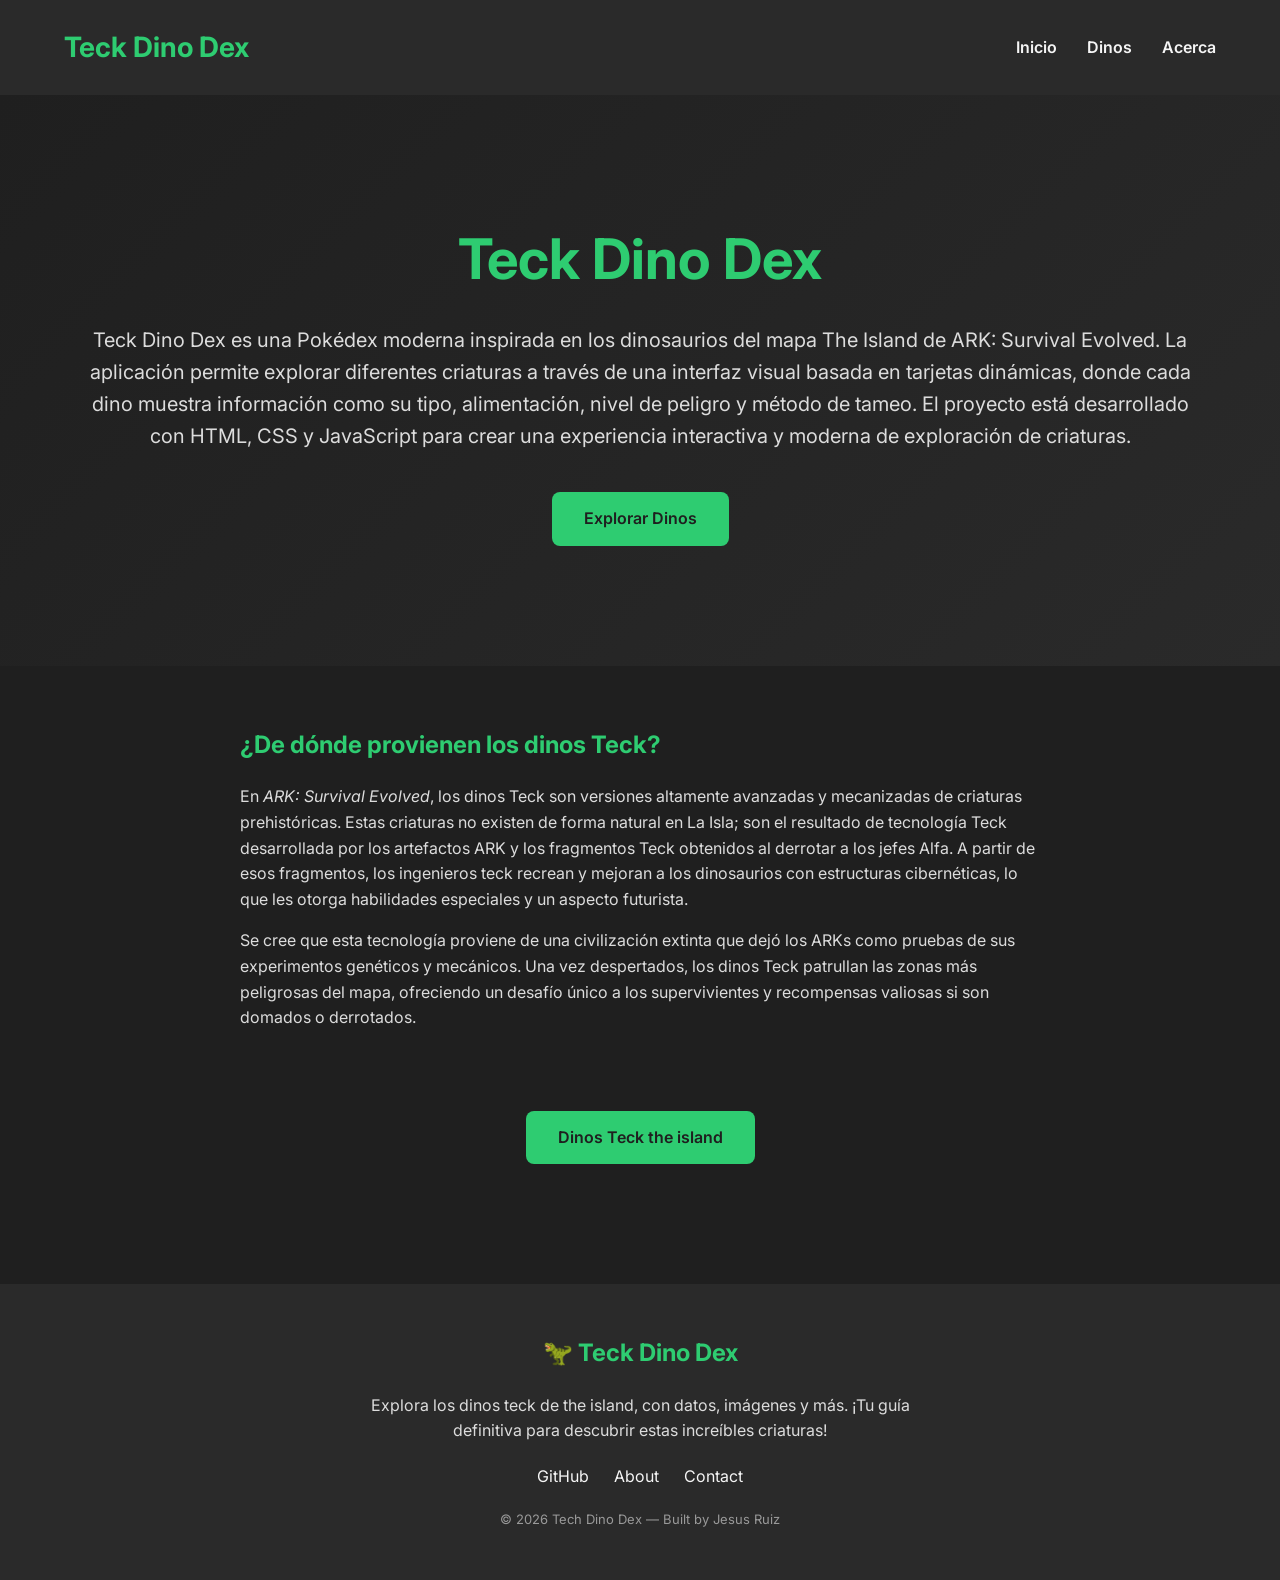
==== index.html @ 00b2bcf7 "feat: update dino images and restructure dino cards section in HTML" ====
<!DOCTYPE html>
<html lang="es">
<head>
    <meta charset="UTF-8">
    <meta name="viewport" content="width=device-width, initial-scale=1.0">
    <title>TeckDex</title>
    <link rel="stylesheet" href="css/style.css">
</head>
<body>
    <header class="header">
        <div class="container">
            <div class="logo">
                <h1>Teck Dino Dex</h1>
            </div>

            <nav class="navbar">
                <ul class="nav-list">
                    <li><a href="#inicio">Inicio</a></li>
                    <li><a href="#dinos">Dinos</a></li>
                    <li><a href="#about">Acerca</a></li>
                </ul>
             </nav>
        </div>
    </header>
    <section id="inicio" class="hero">
        <div class="hero-content container">
            <h2 class="hero-title">
                Teck Dino Dex
            </h2>
            <p class="hero-description">
                Teck Dino Dex es una Pokédex moderna inspirada
                en los dinosaurios del mapa The Island de ARK: Survival 
                Evolved. La aplicación permite explorar diferentes 
                criaturas a través de una interfaz visual 
                basada en tarjetas dinámicas, donde cada dino
                muestra información como su tipo, alimentación,
                nivel de peligro y método de tameo. 
                El proyecto está desarrollado con HTML, CSS y JavaScript
                para crear una experiencia interactiva y 
                moderna de exploración de criaturas.

            </p>
            <a href="#dinos" class="hero-button">
                Explorar Dinos
            </a>
        </div>
    </section>

    <main>
        <section id="dinos" class="dinos-origin container">
            <h2>¿De dónde provienen los dinos Teck?</h2>
            <p>En <em>ARK: Survival Evolved</em>, los dinos Teck son versiones altamente avanzadas y mecanizadas de criaturas prehistóricas. Estas criaturas no existen de forma natural en La Isla; son el resultado de tecnología Teck desarrollada por los artefactos ARK y los fragmentos Teck obtenidos al derrotar a los jefes Alfa. A partir de esos fragmentos, los ingenieros teck recrean y mejoran a los dinosaurios con estructuras cibernéticas, lo que les otorga habilidades especiales y un aspecto futurista.</p>
            <p>Se cree que esta tecnología proviene de una civilización extinta que dejó los ARKs como pruebas de sus experimentos genéticos y mecánicos. Una vez despertados, los dinos Teck patrullan las zonas más peligrosas del mapa, ofreciendo un desafío único a los supervivientes y recompensas valiosas si son domados o derrotados.</p>

       
        <div class="dino-cards" id="dino-container"></div>
            
            </div>
            <div class="button-container">
                <a href="/pages/dinos.html" 
                class="main-button" target="_blank">
                Dinos Teck the island
            </a>
            </div>


        </section>
       
    </main>

    <footer class="footer">

        <div class="container footer-content">

            <h2 class="footer-logo">🦖 Teck Dino Dex</h2>

            <p class="footer-text">
                Explora los dinos teck de the island, con datos, imágenes y más. ¡Tu guía definitiva para descubrir estas increíbles criaturas!
            </p>

            <div class="footer-links">
                <a href="#">GitHub</a>
                <a href="#">About</a>
                <a href="#">Contact</a>
            </div>

        </div>

        <p class="footer-copy">
            © 2026 Tech Dino Dex — Built by Jesus Ruiz
        </p>
    </footer>
    <script src="js/script.js"></script>
</body>
</html>
---- css/style.css ----
@import url('https://fonts.googleapis.com/css2?family=Inter:wght@400;600;700&display=swap');

* { margin: 0; padding: 0; box-sizing: border-box; }

body {
  font-family: 'Inter', sans-serif;
  background: #1f1f1f;
  color: #f5f5f5;
  line-height: 1.6;
  display: flex;
  flex-direction: column;
  min-height: 100vh;
}

.container { width: 90%; max-width: 1200px; margin: 0 auto; }

.header { background: #2a2a2a; }

.header .container {
  display: flex; justify-content: space-between; align-items: center;
  padding: 25px 0;
}

.logo h1 {
  font-size: 28px; font-weight: 700; color: #2ecc71;
}

.nav-list { display: flex; gap: 30px; list-style: none; }

.nav-list a {
  color: #f5f5f5; text-decoration: none; font-weight: 600; transition: .3s;
}

.nav-list a:hover { color: #2ecc71; }

.hero {
  text-align: center; padding: 120px 20px;
  background: linear-gradient(135deg, #1f1f1f, #2a2a2a);
}

.hero-title {
  font-size: 56px; font-weight: 700; color: #2ecc71; margin-bottom: 20px;
}

.hero-description {
  font-size: 20px; color: #dcdcdc; margin-bottom: 40px;
}

.hero-button {
  display: inline-block;
  background: #2ecc71;
  color: #1f1f1f;
  padding: 14px 32px;
  border-radius: 8px;
  font-weight: 600;
  text-decoration: none;
  transition: .3s;
}

.hero-button:hover {
  box-shadow: 0 8px 20px rgba(46,204,113,0.5), 0 0 10px rgba(46,204,113,0.4);
  transform: translateY(-3px) scale(1.05);
}

main { flex: 1; padding: 60px 20px; }
.main-button {
  display: inline-block;
  background: #2ecc71;
  color: #1f1f1f;
  padding: 14px 32px;
  border-radius: 8px;
  font-weight: 600;
  text-decoration: none;
  transition: .3s;
  margin-top: 40px;   /* separa el botón del bloque anterior */
  cursor: pointer;
}

.main-button:hover {
  box-shadow: 0 8px 20px rgba(46,204,113,0.5), 0 0 10px rgba(46,204,113,0.4);
  transform: translateY(-3px) scale(1.05);
  color: #fff;
}

.button-container {
  text-align: center; /* centra el botón dentro del div */
  width: 100%;
}





.dinos-origin {
  max-width: 800px;
  margin: 0 auto 60px;
  text-align: left;
}

.dinos-origin h2 {
  color: #2ecc71;
  margin-bottom: 20px;
}

.dinos-origin p {
  margin-bottom: 16px;
  line-height: 1.6;
  color: #dcdcdc;
}

.dino-cards {
  display: flex;
  flex-direction: column;
  gap: 40px;
  margin-top: 40px;
}

.dino-card {
  background: #2a2a2a;
  border-radius: 12px;
  padding: 20px;
  display: flex;
  flex-direction: row;
  align-items: center;
  gap: 20px;
  transition: .3s;
}

.dino-card img {
  width: 40%;
  max-width: 200px;
  border-radius: 8px;
}

.dino-info { flex: 1; }

.dino-card:hover {
  transform: translateY(-5px) scale(1.03);
  box-shadow: 0 10px 20px rgba(46,204,113,0.4), 0 0 15px rgba(46,204,113,0.3);
}

.dino-info h3 {
  color: #2ecc71;
  margin-bottom: 8px;
}

.dino-info p {
  color: #dcdcdc;
  line-height: 1.4;
  text-align: left;
}

.image-gallery {
  display: grid;
  grid-template-columns: repeat(auto-fit, minmax(200px, 1fr));
  gap: 20px;
  margin-top: 40px;
  justify-items: center;
}

.image-gallery img {
  width: 100%;
  max-width: 300px;
  border-radius: 8px;
  object-fit: cover;
}

.footer {
  background: #2a2a2a; padding: 50px 20px;
  text-align: center;
}

.footer-content {
  display: flex; flex-direction: column;
  gap: 20px; align-items: center;
}

.footer-logo {
  font-size: 24px; font-weight: 700; color: #2ecc71;
}

.footer-text {
  font-size: 16px; color: #dcdcdc; max-width: 600px;
}

.footer-links {
  display: flex; gap: 25px;
}

.footer-links a {
  color: #f5f5f5; text-decoration: none; transition: .3s;
}

.footer-links a:hover { color: #2ecc71; }

.footer-copy {
  font-size: 13px; color: #999; margin-top: 20px;
}

@media (max-width: 768px) {
  .dino-card {
    flex-direction: column;
    text-align: center;
  }
}
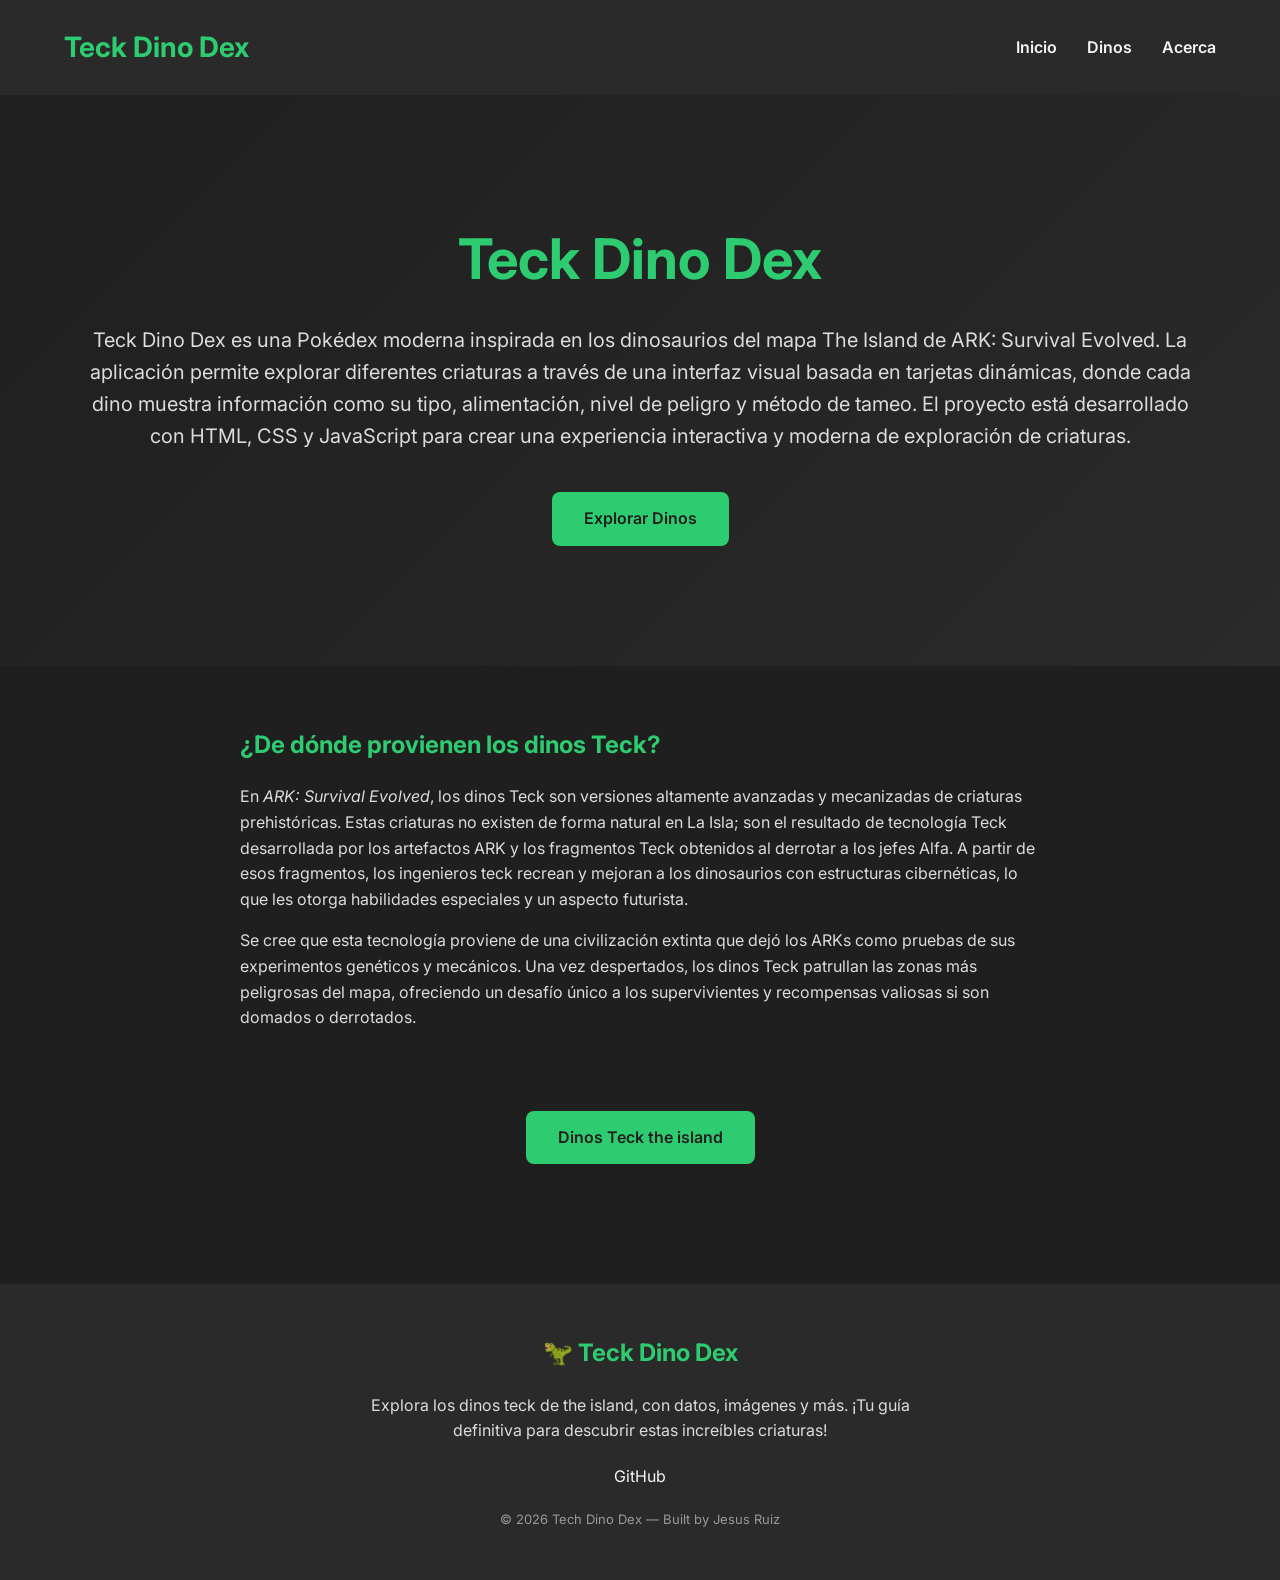
==== commit 5a2a9f94: "feat: update footer links with direct GitHub repository link" ====
--- a/index.html
+++ b/index.html
@@ -79,9 +79,7 @@
             </p>
 
             <div class="footer-links">
-                <a href="#">GitHub</a>
-                <a href="#">About</a>
-                <a href="#">Contact</a>
+                <a href="https://github.com/Totti058/techDex" target="_blank">GitHub</a>
             </div>
 
         </div>
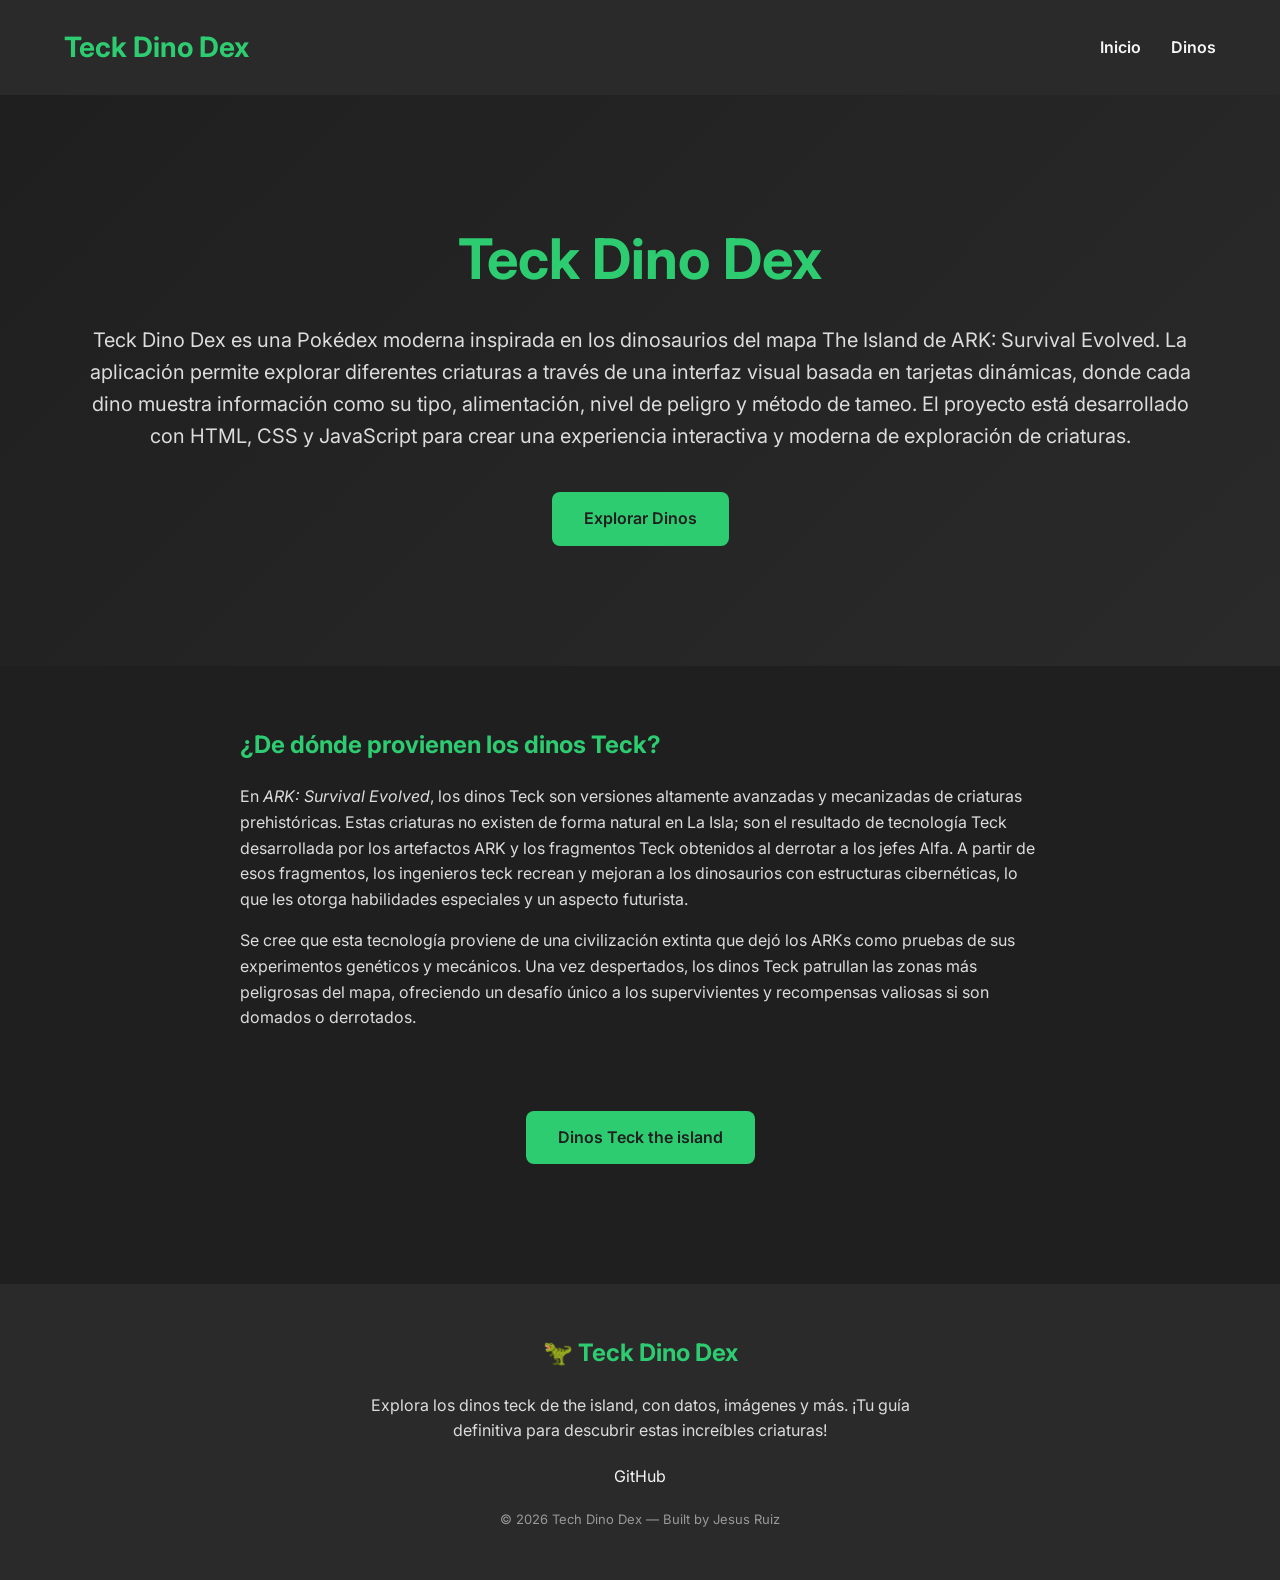
==== commit f2629336: "feat: remove about page and update dino page with new content and footer links" ====
--- a/index.html
+++ b/index.html
@@ -17,7 +17,6 @@
                 <ul class="nav-list">
                     <li><a href="#inicio">Inicio</a></li>
                     <li><a href="#dinos">Dinos</a></li>
-                    <li><a href="#about">Acerca</a></li>
                 </ul>
              </nav>
         </div>
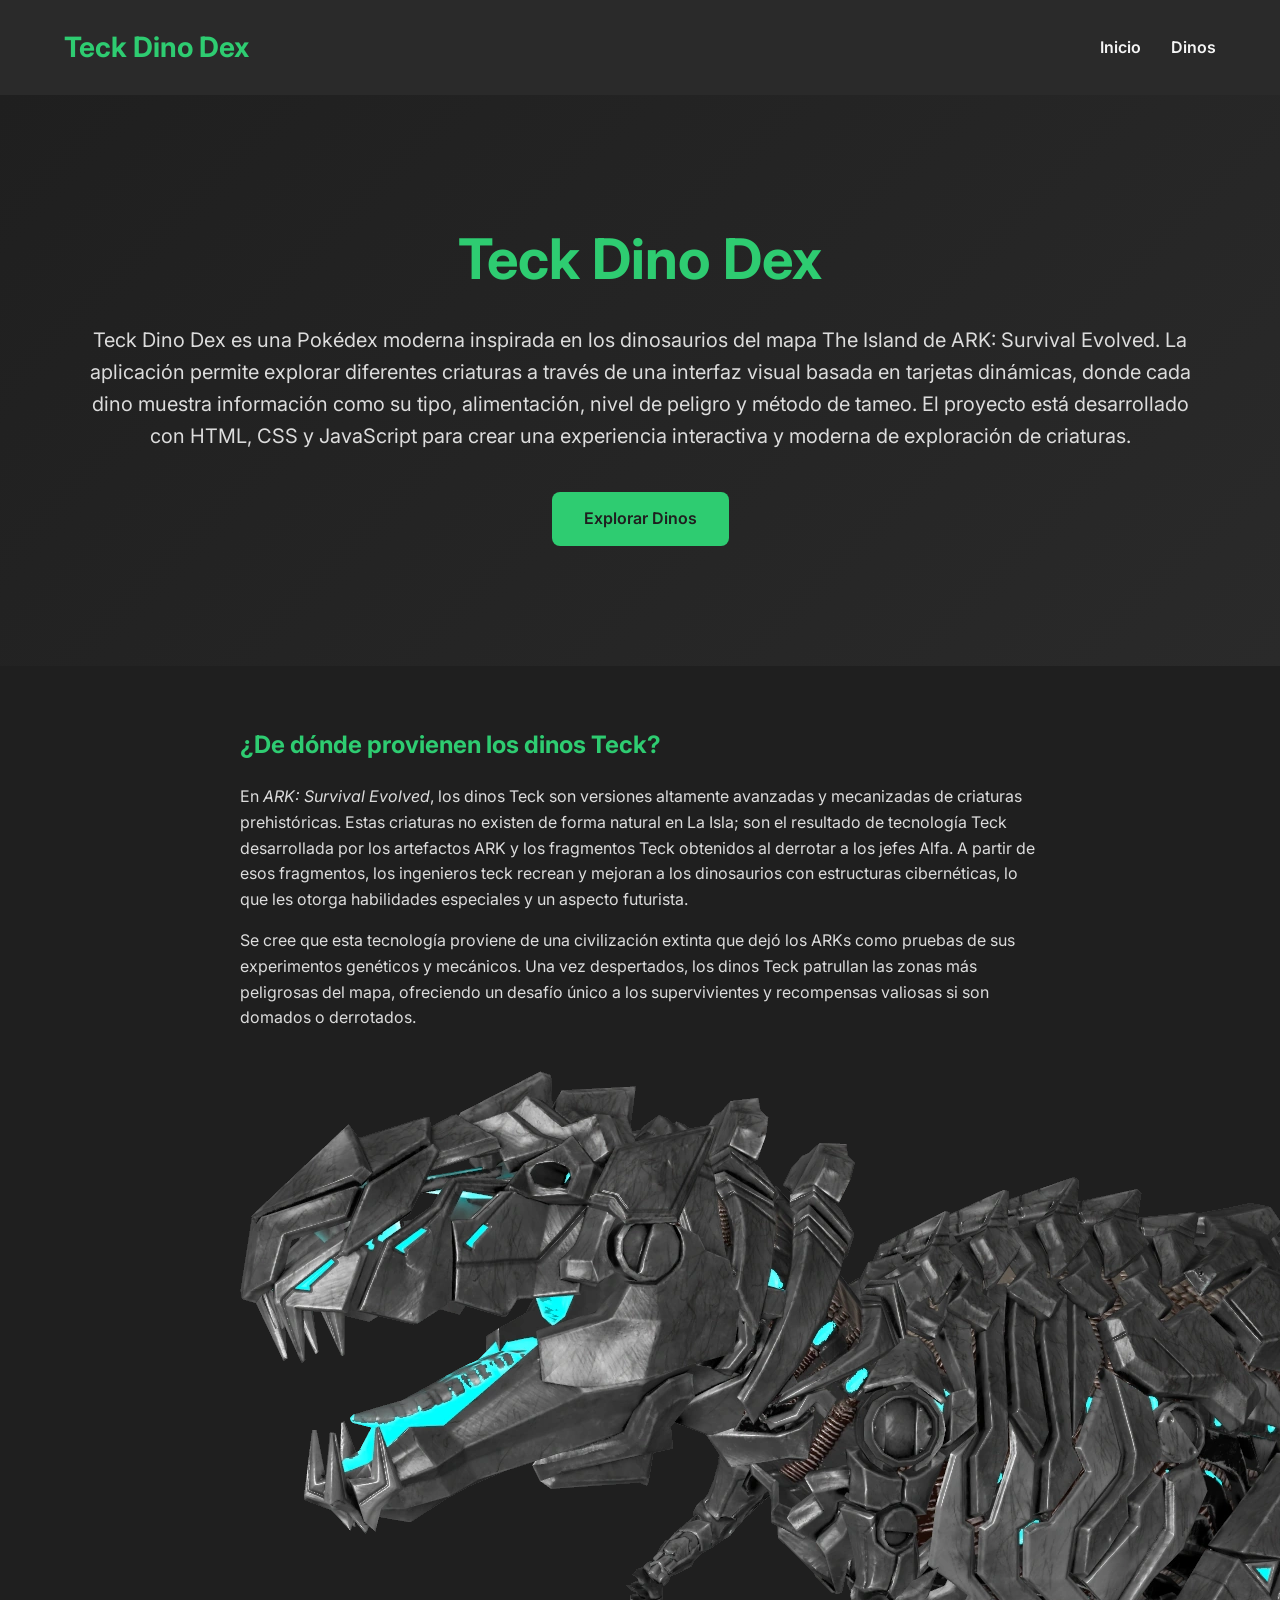
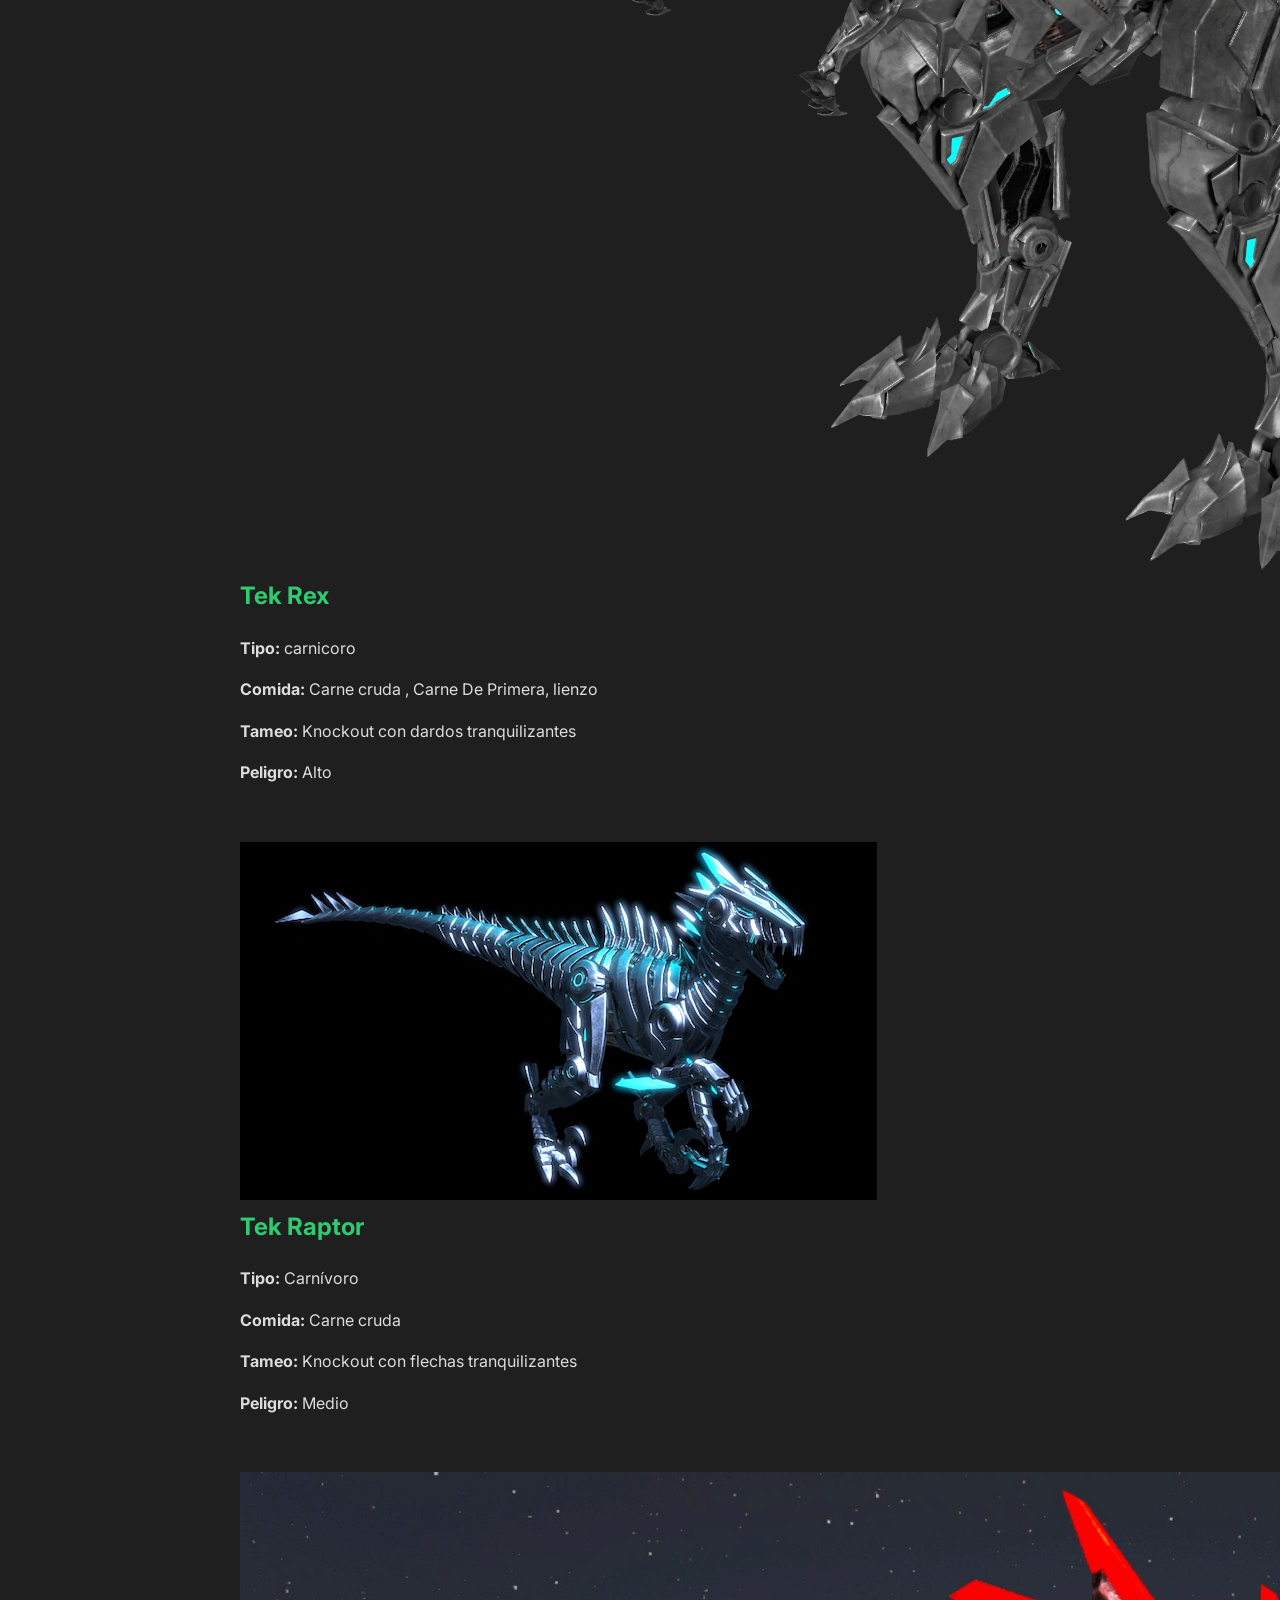
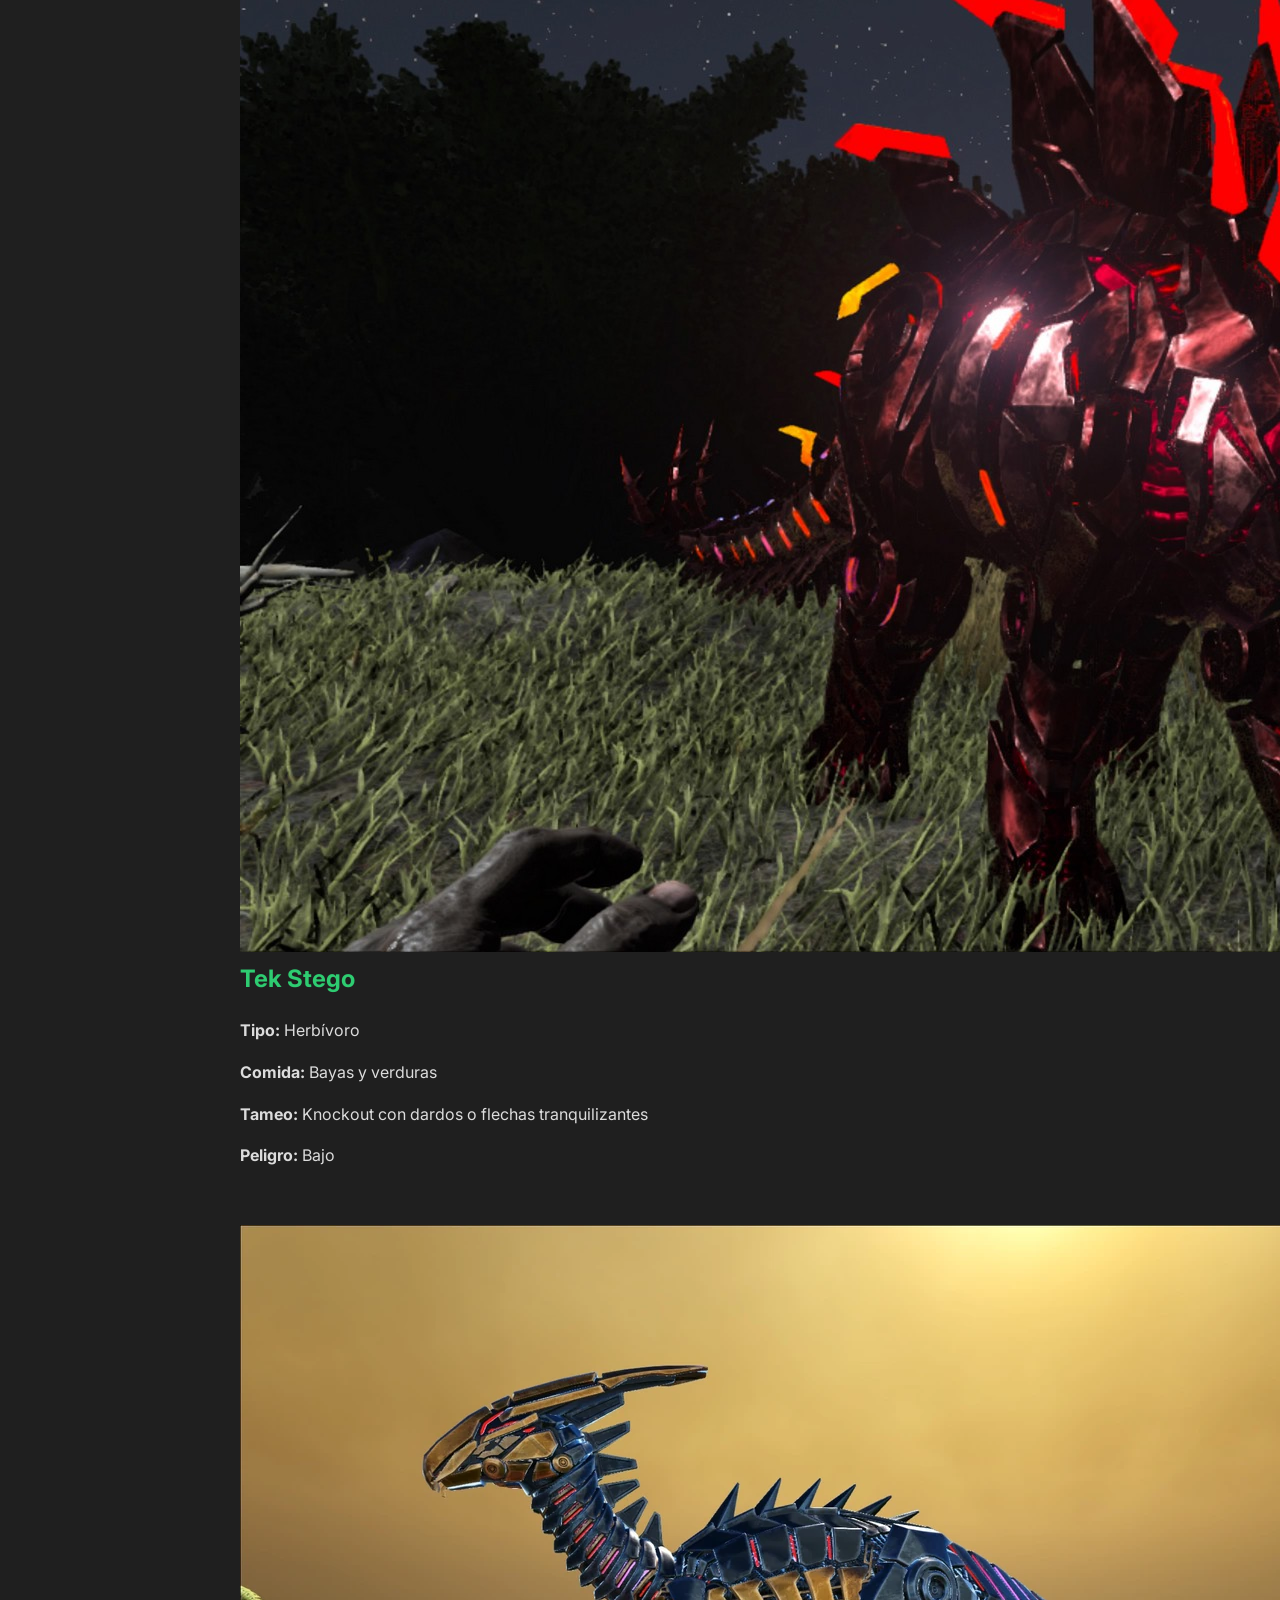
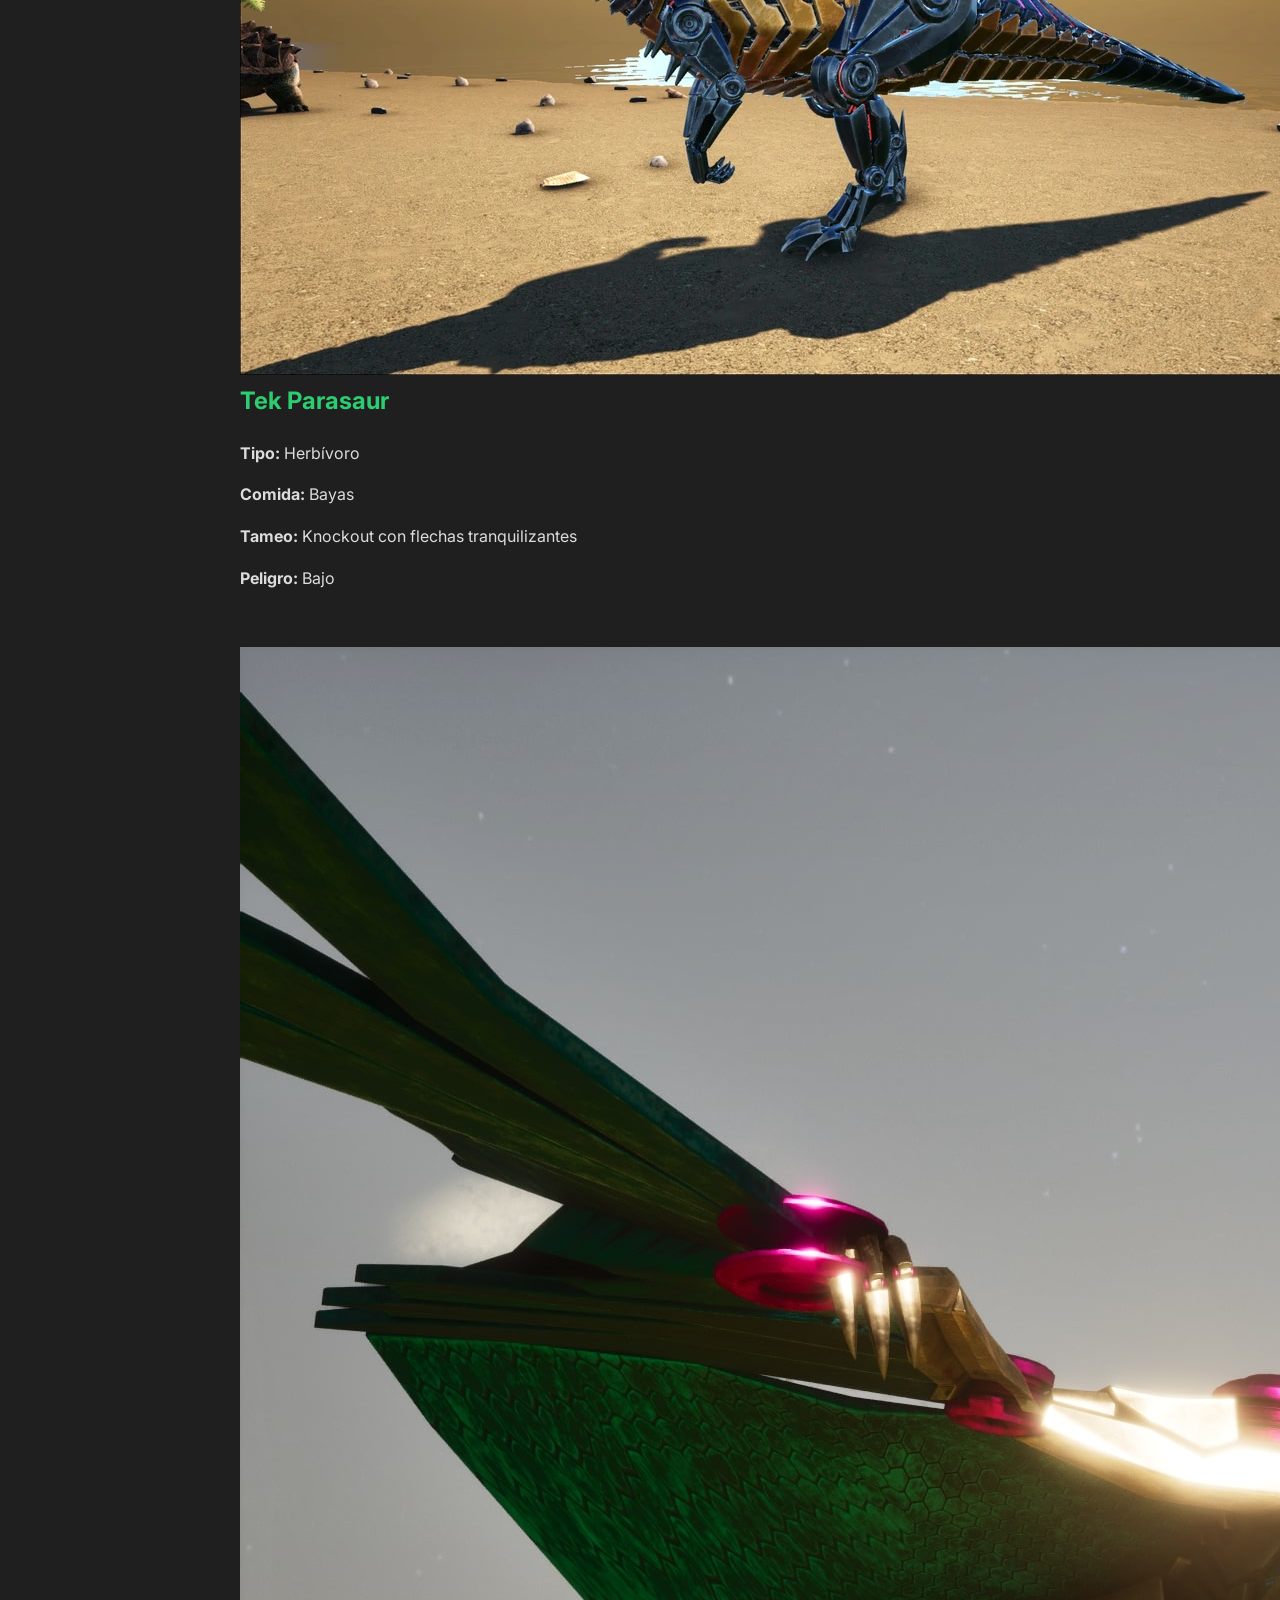
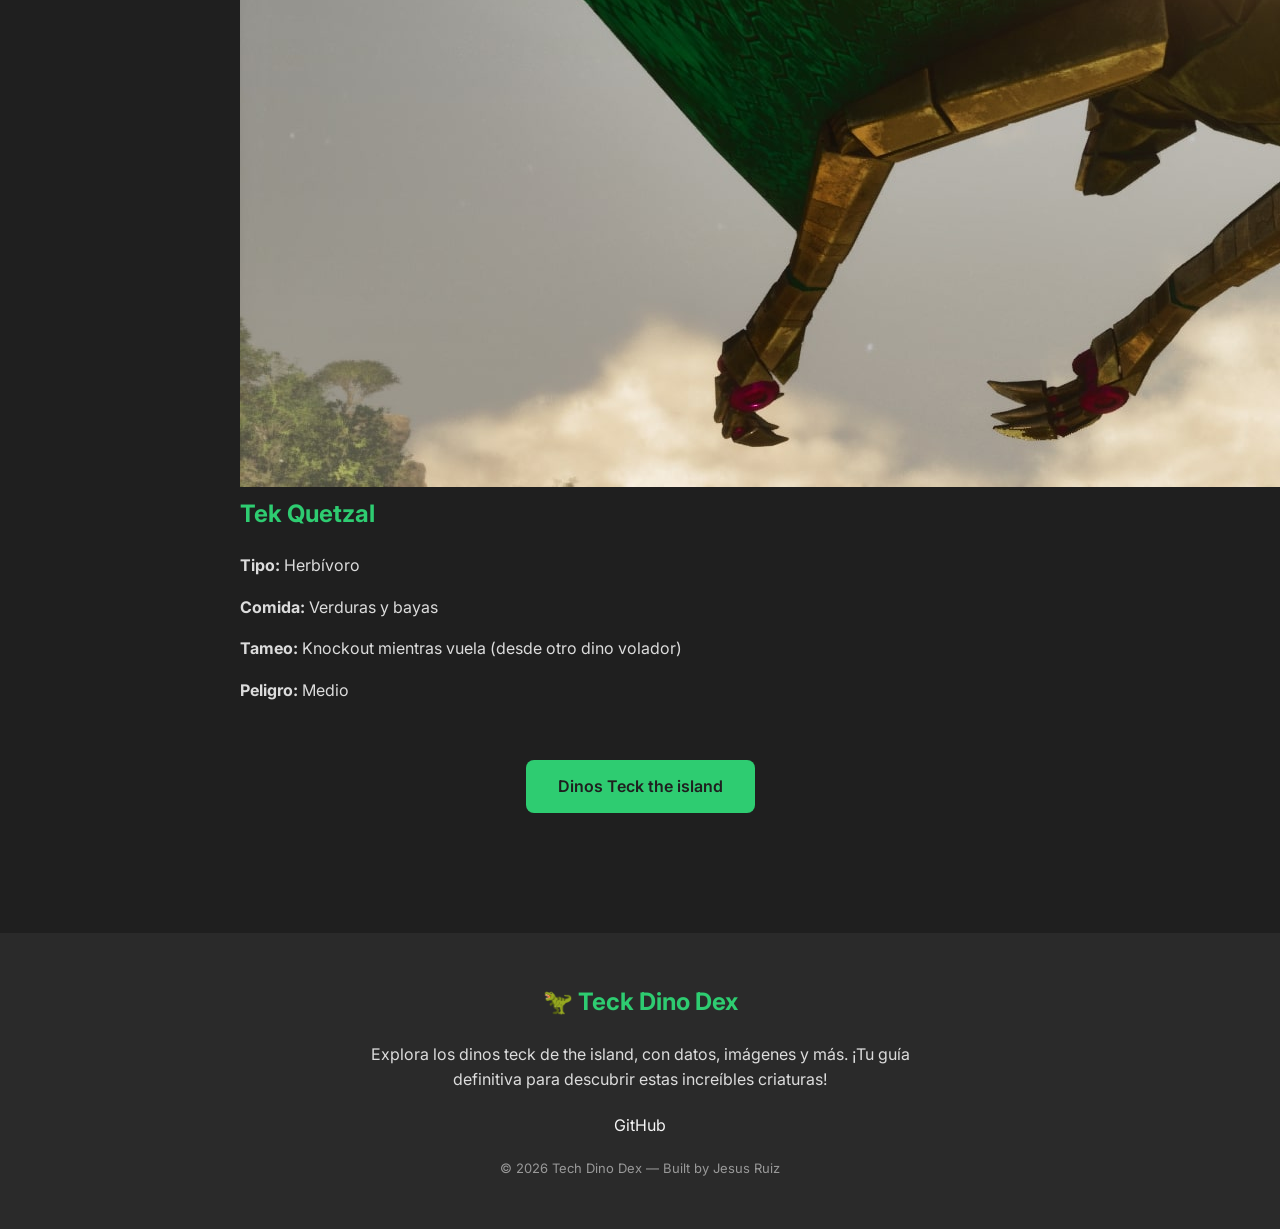
==== commit 33439d50: "feat: implement dino rendering functionality and update script references" ====
--- a/index.html
+++ b/index.html
@@ -87,6 +87,6 @@
             © 2026 Tech Dino Dex — Built by Jesus Ruiz
         </p>
     </footer>
-    <script src="js/script.js"></script>
+    <script type="module" src="js/main.js"></script>
 </body>
 </html>
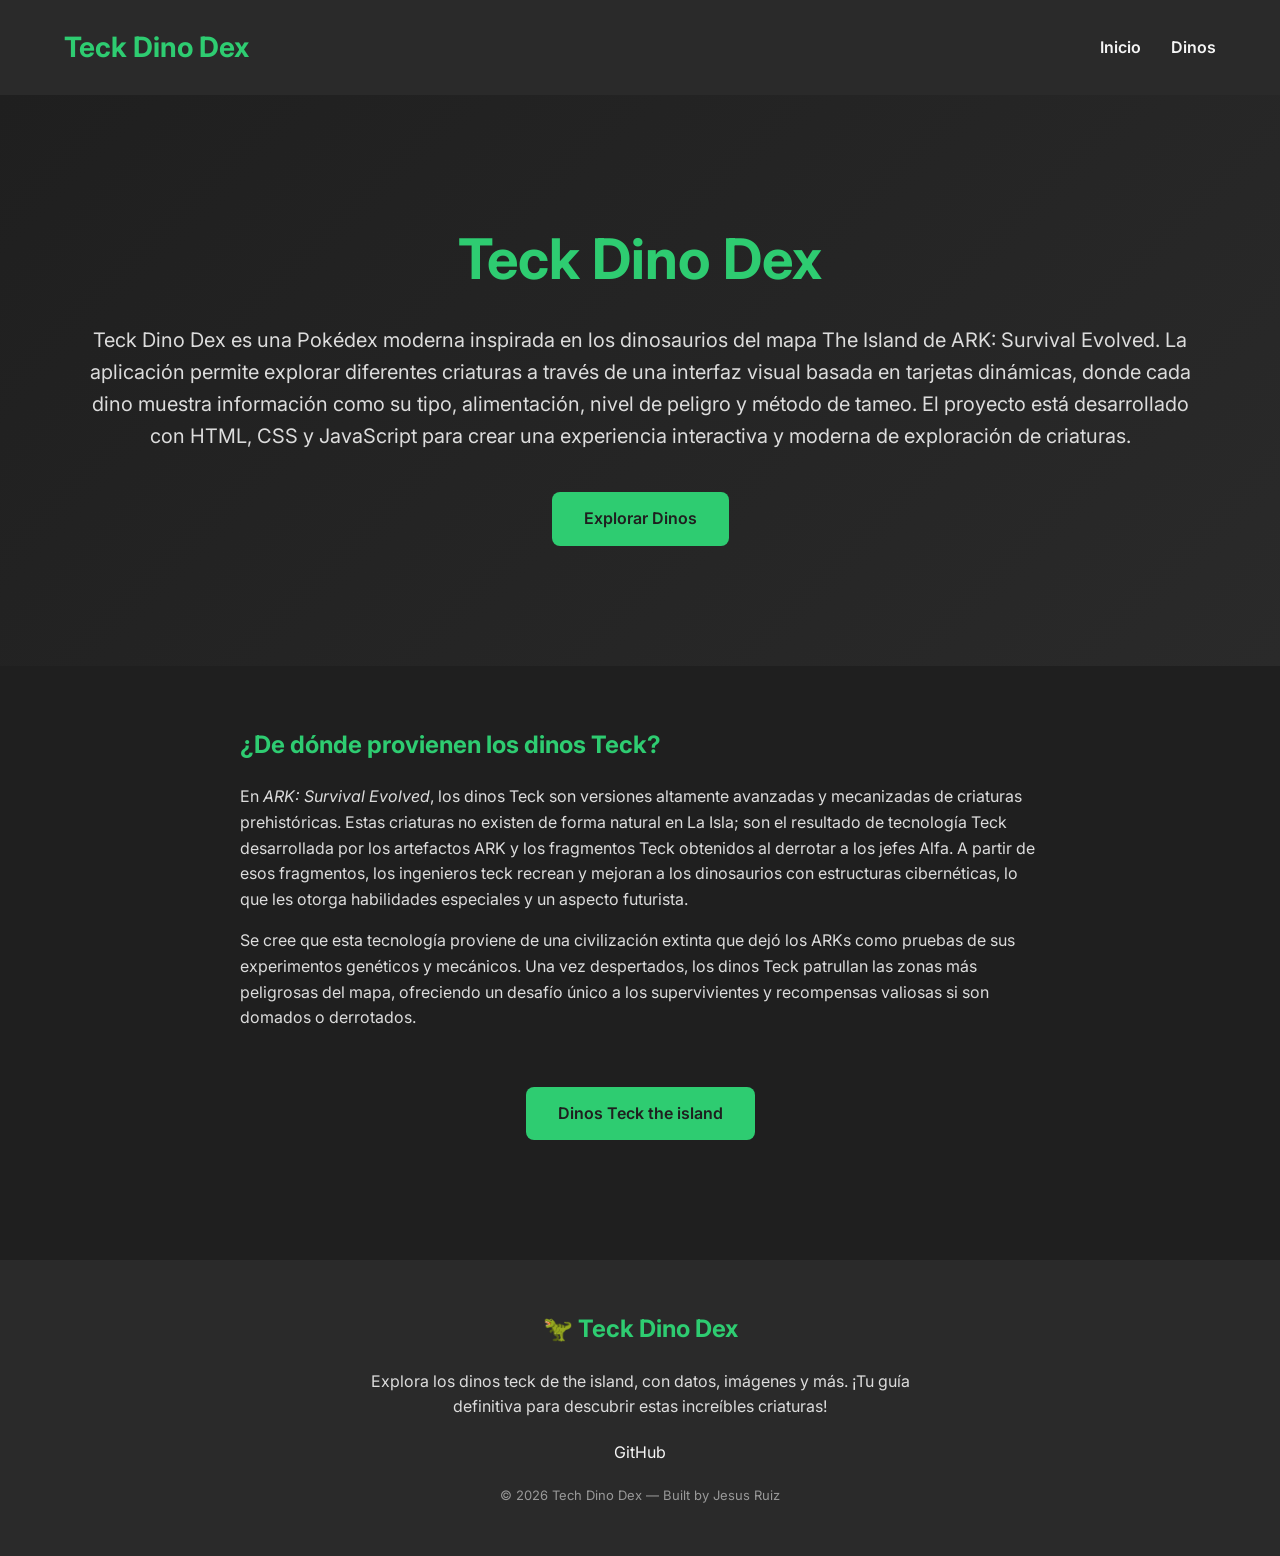
==== commit d443d518: "feat: remove empty dino cards container from the dino section" ====
--- a/index.html
+++ b/index.html
@@ -52,7 +52,7 @@
             <p>Se cree que esta tecnología proviene de una civilización extinta que dejó los ARKs como pruebas de sus experimentos genéticos y mecánicos. Una vez despertados, los dinos Teck patrullan las zonas más peligrosas del mapa, ofreciendo un desafío único a los supervivientes y recompensas valiosas si son domados o derrotados.</p>
 
        
-        <div class="dino-cards" id="dino-container"></div>
+        
             
             </div>
             <div class="button-container">
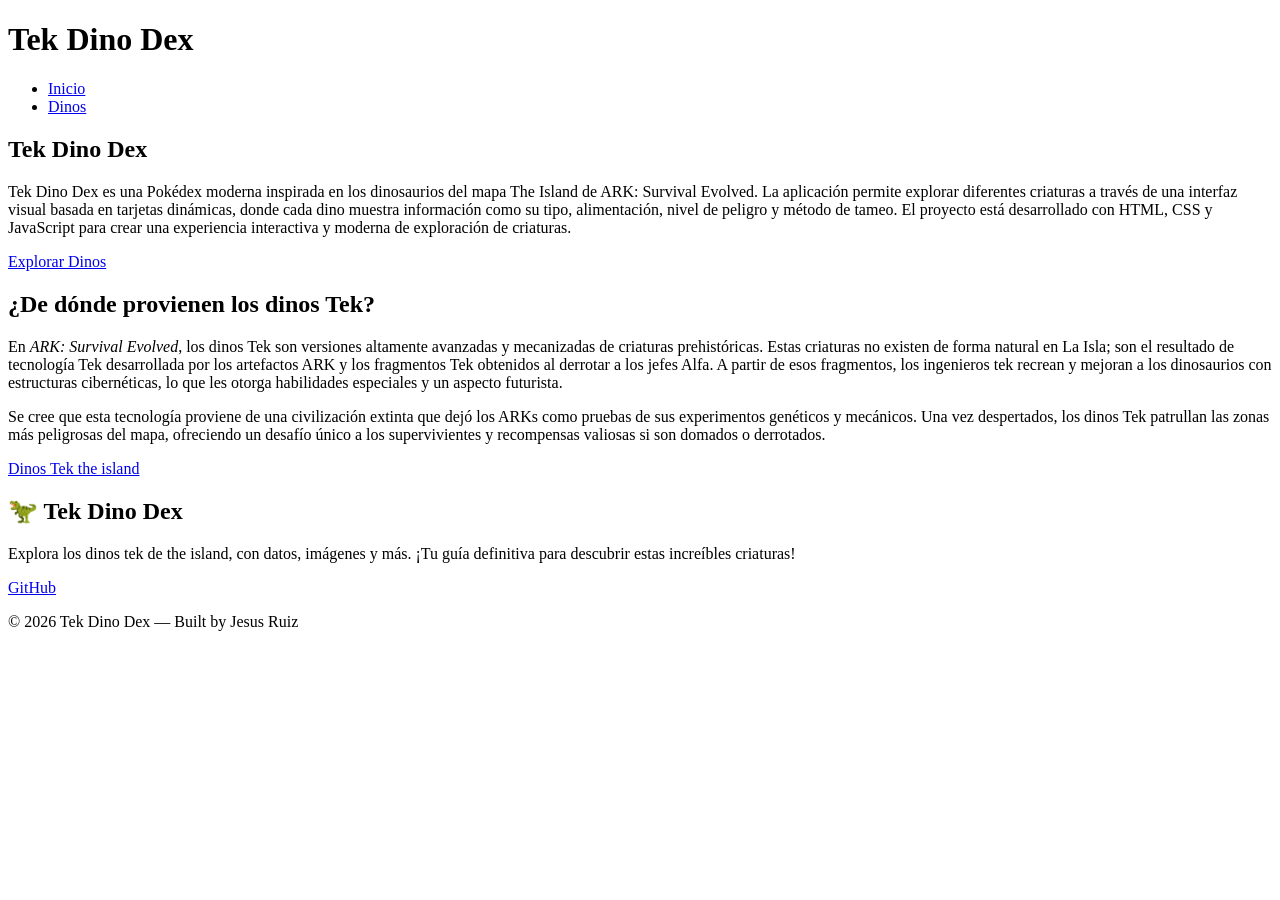
==== commit 747341ff: "feat: correct spelling of "Tek" in multiple files and update related content" ====
--- a/index.html
+++ b/index.html
@@ -3,14 +3,14 @@
 <head>
     <meta charset="UTF-8">
     <meta name="viewport" content="width=device-width, initial-scale=1.0">
-    <title>TeckDex</title>
+    <title>TekDex</title>
     <link rel="stylesheet" href="css/style.css">
 </head>
 <body>
     <header class="header">
         <div class="container">
             <div class="logo">
-                <h1>Teck Dino Dex</h1>
+                <h1>Tek Dino Dex</h1>
             </div>
 
             <nav class="navbar">
@@ -24,10 +24,10 @@
     <section id="inicio" class="hero">
         <div class="hero-content container">
             <h2 class="hero-title">
-                Teck Dino Dex
+                Tek Dino Dex
             </h2>
             <p class="hero-description">
-                Teck Dino Dex es una Pokédex moderna inspirada
+                Tek Dino Dex es una Pokédex moderna inspirada
                 en los dinosaurios del mapa The Island de ARK: Survival 
                 Evolved. La aplicación permite explorar diferentes 
                 criaturas a través de una interfaz visual 
@@ -47,9 +47,9 @@
 
     <main>
         <section id="dinos" class="dinos-origin container">
-            <h2>¿De dónde provienen los dinos Teck?</h2>
-            <p>En <em>ARK: Survival Evolved</em>, los dinos Teck son versiones altamente avanzadas y mecanizadas de criaturas prehistóricas. Estas criaturas no existen de forma natural en La Isla; son el resultado de tecnología Teck desarrollada por los artefactos ARK y los fragmentos Teck obtenidos al derrotar a los jefes Alfa. A partir de esos fragmentos, los ingenieros teck recrean y mejoran a los dinosaurios con estructuras cibernéticas, lo que les otorga habilidades especiales y un aspecto futurista.</p>
-            <p>Se cree que esta tecnología proviene de una civilización extinta que dejó los ARKs como pruebas de sus experimentos genéticos y mecánicos. Una vez despertados, los dinos Teck patrullan las zonas más peligrosas del mapa, ofreciendo un desafío único a los supervivientes y recompensas valiosas si son domados o derrotados.</p>
+            <h2>¿De dónde provienen los dinos Tek?</h2>
+            <p>En <em>ARK: Survival Evolved</em>, los dinos Tek son versiones altamente avanzadas y mecanizadas de criaturas prehistóricas. Estas criaturas no existen de forma natural en La Isla; son el resultado de tecnología Tek desarrollada por los artefactos ARK y los fragmentos Tek obtenidos al derrotar a los jefes Alfa. A partir de esos fragmentos, los ingenieros tek recrean y mejoran a los dinosaurios con estructuras cibernéticas, lo que les otorga habilidades especiales y un aspecto futurista.</p>
+            <p>Se cree que esta tecnología proviene de una civilización extinta que dejó los ARKs como pruebas de sus experimentos genéticos y mecánicos. Una vez despertados, los dinos Tek patrullan las zonas más peligrosas del mapa, ofreciendo un desafío único a los supervivientes y recompensas valiosas si son domados o derrotados.</p>
 
        
         
@@ -58,7 +58,7 @@
             <div class="button-container">
                 <a href="/pages/dinos.html" 
                 class="main-button" target="_blank">
-                Dinos Teck the island
+                Dinos Tek the island
             </a>
             </div>
 
@@ -71,10 +71,10 @@
 
         <div class="container footer-content">
 
-            <h2 class="footer-logo">🦖 Teck Dino Dex</h2>
+            <h2 class="footer-logo">🦖 Tek Dino Dex</h2>
 
             <p class="footer-text">
-                Explora los dinos teck de the island, con datos, imágenes y más. ¡Tu guía definitiva para descubrir estas increíbles criaturas!
+                Explora los dinos tek de the island, con datos, imágenes y más. ¡Tu guía definitiva para descubrir estas increíbles criaturas!
             </p>
 
             <div class="footer-links">
@@ -84,7 +84,7 @@
         </div>
 
         <p class="footer-copy">
-            © 2026 Tech Dino Dex — Built by Jesus Ruiz
+            © 2026 Tek Dino Dex — Built by Jesus Ruiz
         </p>
     </footer>
     <script type="module" src="js/main.js"></script>
--- a/css/style.css
+++ b/css/style.css
@@ -1,209 +1,2 @@
 @import url('https://fonts.googleapis.com/css2?family=Inter:wght@400;600;700&display=swap');
 
-* { margin: 0; padding: 0; box-sizing: border-box; }
-
-body {
-  font-family: 'Inter', sans-serif;
-  background: #1f1f1f;
-  color: #f5f5f5;
-  line-height: 1.6;
-  display: flex;
-  flex-direction: column;
-  min-height: 100vh;
-}
-
-.container { width: 90%; max-width: 1200px; margin: 0 auto; }
-
-.header { background: #2a2a2a; }
-
-.header .container {
-  display: flex; justify-content: space-between; align-items: center;
-  padding: 25px 0;
-}
-
-.logo h1 {
-  font-size: 28px; font-weight: 700; color: #2ecc71;
-}
-
-.nav-list { display: flex; gap: 30px; list-style: none; }
-
-.nav-list a {
-  color: #f5f5f5; text-decoration: none; font-weight: 600; transition: .3s;
-}
-
-.nav-list a:hover { color: #2ecc71; }
-
-.hero {
-  text-align: center; padding: 120px 20px;
-  background: linear-gradient(135deg, #1f1f1f, #2a2a2a);
-}
-
-.hero-title {
-  font-size: 56px; font-weight: 700; color: #2ecc71; margin-bottom: 20px;
-}
-
-.hero-description {
-  font-size: 20px; color: #dcdcdc; margin-bottom: 40px;
-}
-
-.hero-button {
-  display: inline-block;
-  background: #2ecc71;
-  color: #1f1f1f;
-  padding: 14px 32px;
-  border-radius: 8px;
-  font-weight: 600;
-  text-decoration: none;
-  transition: .3s;
-}
-
-.hero-button:hover {
-  box-shadow: 0 8px 20px rgba(46,204,113,0.5), 0 0 10px rgba(46,204,113,0.4);
-  transform: translateY(-3px) scale(1.05);
-}
-
-main { flex: 1; padding: 60px 20px; }
-.main-button {
-  display: inline-block;
-  background: #2ecc71;
-  color: #1f1f1f;
-  padding: 14px 32px;
-  border-radius: 8px;
-  font-weight: 600;
-  text-decoration: none;
-  transition: .3s;
-  margin-top: 40px;   /* separa el botón del bloque anterior */
-  cursor: pointer;
-}
-
-.main-button:hover {
-  box-shadow: 0 8px 20px rgba(46,204,113,0.5), 0 0 10px rgba(46,204,113,0.4);
-  transform: translateY(-3px) scale(1.05);
-  color: #fff;
-}
-
-.button-container {
-  text-align: center; /* centra el botón dentro del div */
-  width: 100%;
-}
-
-
-
-
-
-.dinos-origin {
-  max-width: 800px;
-  margin: 0 auto 60px;
-  text-align: left;
-}
-
-.dinos-origin h2 {
-  color: #2ecc71;
-  margin-bottom: 20px;
-}
-
-.dinos-origin p {
-  margin-bottom: 16px;
-  line-height: 1.6;
-  color: #dcdcdc;
-}
-
-.dino-cards {
-  display: flex;
-  flex-direction: column;
-  gap: 40px;
-  margin-top: 40px;
-}
-
-.dino-card {
-  background: #2a2a2a;
-  border-radius: 12px;
-  padding: 20px;
-  display: flex;
-  flex-direction: row;
-  align-items: center;
-  gap: 20px;
-  transition: .3s;
-}
-
-.dino-card img {
-  width: 40%;
-  max-width: 200px;
-  border-radius: 8px;
-}
-
-.dino-info { flex: 1; }
-
-.dino-card:hover {
-  transform: translateY(-5px) scale(1.03);
-  box-shadow: 0 10px 20px rgba(46,204,113,0.4), 0 0 15px rgba(46,204,113,0.3);
-}
-
-.dino-info h3 {
-  color: #2ecc71;
-  margin-bottom: 8px;
-}
-
-.dino-info p {
-  color: #dcdcdc;
-  line-height: 1.4;
-  text-align: left;
-}
-
-.image-gallery {
-  display: grid;
-  grid-template-columns: repeat(auto-fit, minmax(200px, 1fr));
-  gap: 20px;
-  margin-top: 40px;
-  justify-items: center;
-}
-
-.image-gallery img {
-  width: 100%;
-  max-width: 300px;
-  border-radius: 8px;
-  object-fit: cover;
-}
-
-.footer {
-  background: #2a2a2a; padding: 50px 20px;
-  text-align: center;
-}
-
-.footer-content {
-  display: flex; flex-direction: column;
-  gap: 20px; align-items: center;
-}
-
-.footer-logo {
-  font-size: 24px; font-weight: 700; color: #2ecc71;
-}
-
-.footer-text {
-  font-size: 16px; color: #dcdcdc; max-width: 600px;
-}
-
-.footer-links {
-  display: flex; gap: 25px;
-}
-
-.footer-links a {
-  color: #f5f5f5; text-decoration: none; transition: .3s;
-}
-
-.footer-links a:hover { color: #2ecc71; }
-
-.footer-copy {
-  font-size: 13px; color: #999; margin-top: 20px;
-}
-
-@media (max-width: 768px) {
-  .dino-card {
-    flex-direction: column;
-    text-align: center;
-  }
-}
-
-
-
-
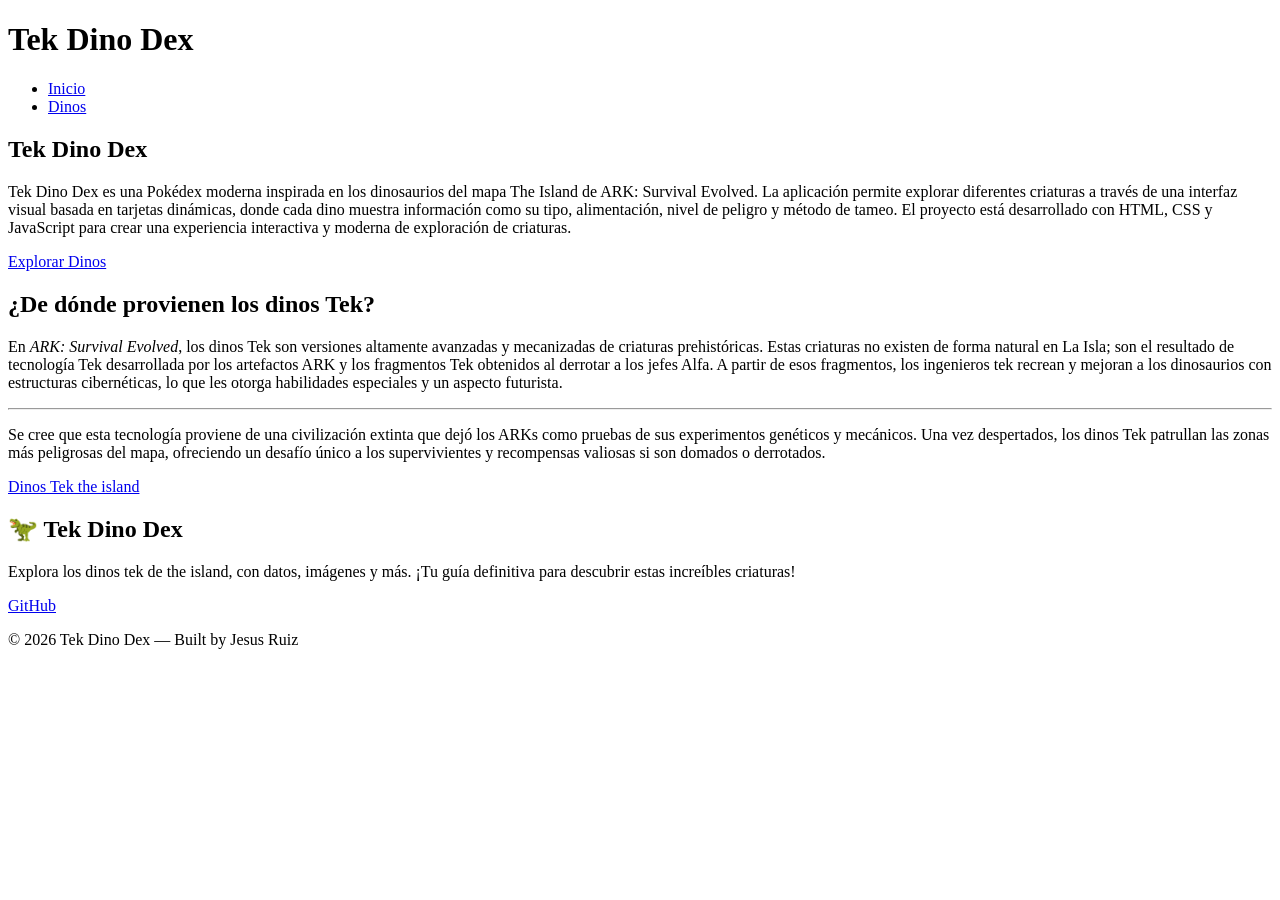
==== commit e1b50708: "feat: improve dino description formatting and fix import path in main.js" ====
--- a/index.html
+++ b/index.html
@@ -48,8 +48,20 @@
     <main>
         <section id="dinos" class="dinos-origin container">
             <h2>¿De dónde provienen los dinos Tek?</h2>
-            <p>En <em>ARK: Survival Evolved</em>, los dinos Tek son versiones altamente avanzadas y mecanizadas de criaturas prehistóricas. Estas criaturas no existen de forma natural en La Isla; son el resultado de tecnología Tek desarrollada por los artefactos ARK y los fragmentos Tek obtenidos al derrotar a los jefes Alfa. A partir de esos fragmentos, los ingenieros tek recrean y mejoran a los dinosaurios con estructuras cibernéticas, lo que les otorga habilidades especiales y un aspecto futurista.</p>
-            <p>Se cree que esta tecnología proviene de una civilización extinta que dejó los ARKs como pruebas de sus experimentos genéticos y mecánicos. Una vez despertados, los dinos Tek patrullan las zonas más peligrosas del mapa, ofreciendo un desafío único a los supervivientes y recompensas valiosas si son domados o derrotados.</p>
+            <p>En <em>ARK: Survival Evolved</em>, 
+                los dinos Tek son versiones altamente avanzadas y mecanizadas 
+                de criaturas prehistóricas. Estas criaturas no existen de forma natural 
+                en La Isla; son el resultado de tecnología Tek desarrollada por los artefactos 
+                ARK y los fragmentos Tek obtenidos al derrotar a los jefes Alfa. A partir de esos 
+                fragmentos, los ingenieros tek recrean y mejoran a los dinosaurios con estructuras 
+                cibernéticas, lo que les otorga habilidades especiales y un aspecto futurista.
+            <hr/>
+            </p>
+            <p>Se cree que esta tecnología proviene de una civilización 
+                extinta que dejó los ARKs como pruebas de sus experimentos genéticos y mecánicos. 
+                Una vez despertados, los dinos Tek patrullan las zonas más peligrosas del mapa, 
+                ofreciendo un desafío único a los supervivientes y recompensas valiosas si son domados o derrotados.
+            </p>
 
        
         
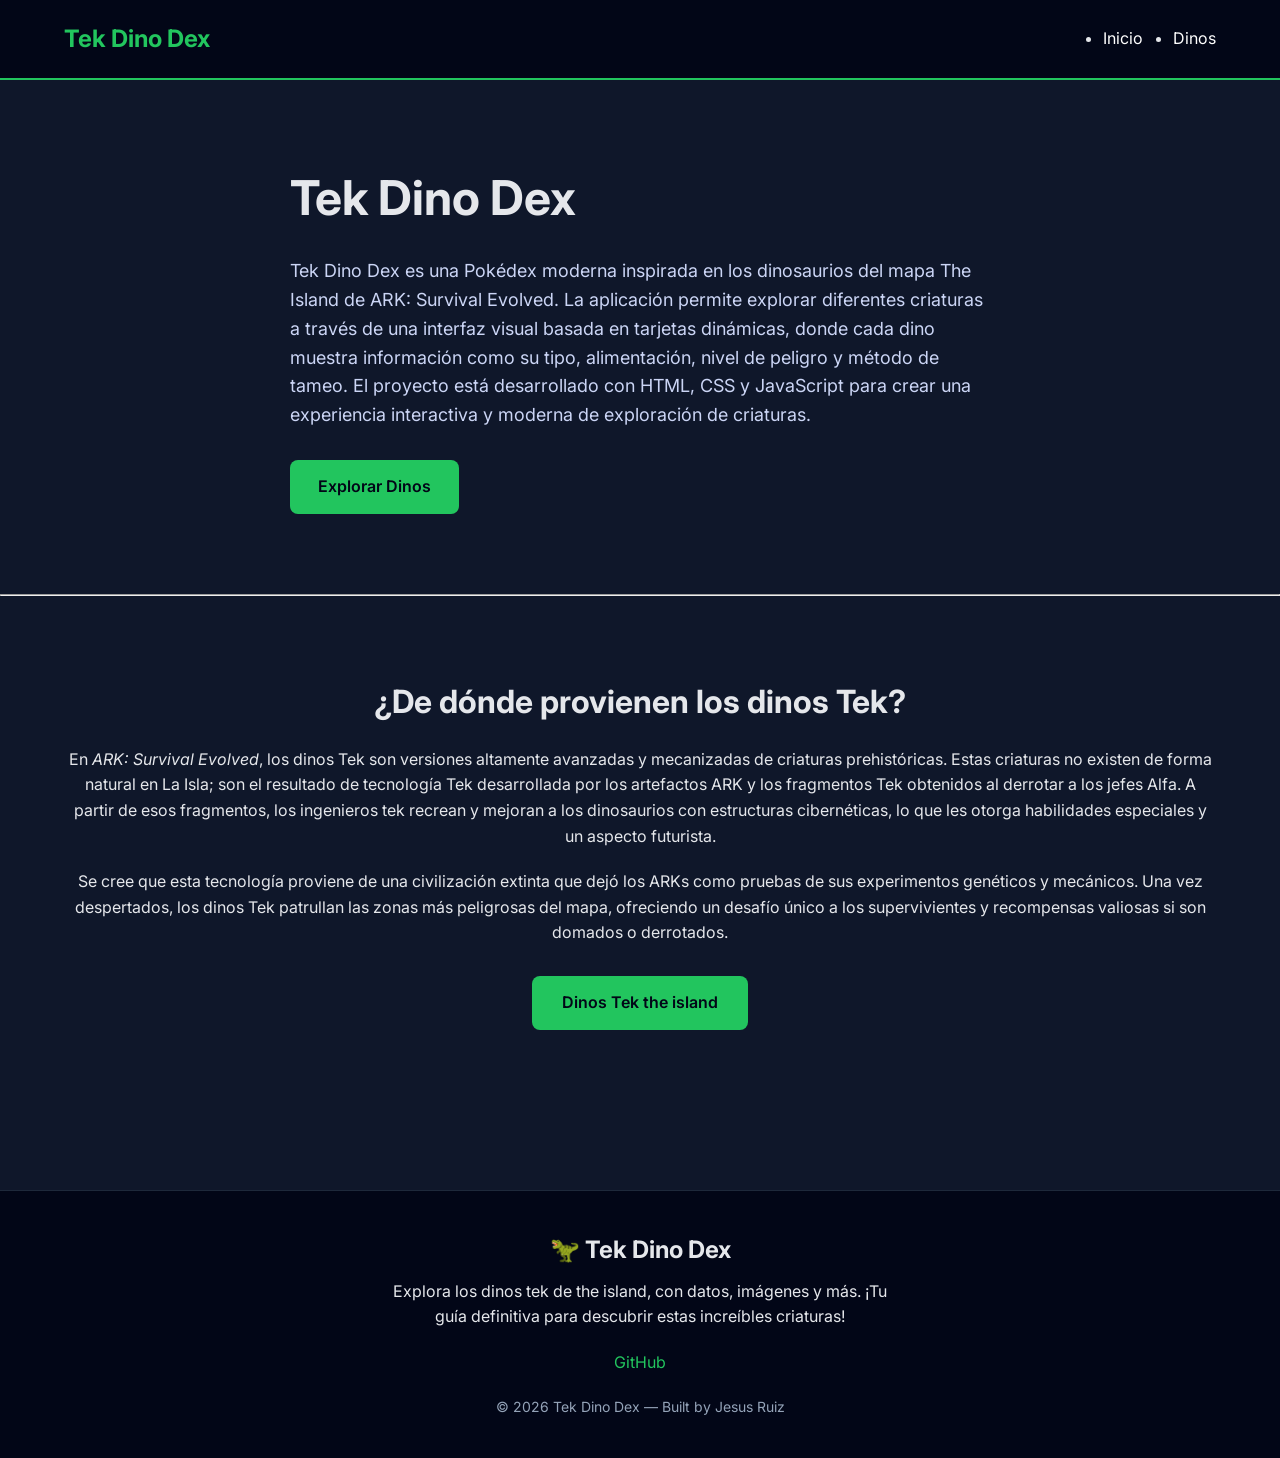
==== commit fd9f7280: "Enhance: improvements to buttons and text" ====
--- a/index.html
+++ b/index.html
@@ -44,7 +44,7 @@
             </a>
         </div>
     </section>
-
+    <hr/>
     <main>
         <section id="dinos" class="dinos-origin container">
             <h2>¿De dónde provienen los dinos Tek?</h2>
@@ -55,7 +55,6 @@
                 ARK y los fragmentos Tek obtenidos al derrotar a los jefes Alfa. A partir de esos 
                 fragmentos, los ingenieros tek recrean y mejoran a los dinosaurios con estructuras 
                 cibernéticas, lo que les otorga habilidades especiales y un aspecto futurista.
-            <hr/>
             </p>
             <p>Se cree que esta tecnología proviene de una civilización 
                 extinta que dejó los ARKs como pruebas de sus experimentos genéticos y mecánicos. 
--- a/css/style.css
+++ b/css/style.css
@@ -1,2 +1,202 @@
 @import url('https://fonts.googleapis.com/css2?family=Inter:wght@400;600;700&display=swap');
 
+*{
+    margin:0;
+    padding:0;
+    box-sizing:border-box;
+}
+
+body{
+    font-family: 'Inter', sans-serif;
+    background-color:#0f172a;
+    color:#e5e7eb;
+    line-height:1.6;
+}
+
+.container{
+    width:90%;
+    max-width:1200px;
+    margin:0 auto;
+}
+
+.header{
+    background:#020617;
+    border-bottom:2px solid #22c55e;
+}
+
+.header .container{
+    display:flex;
+    justify-content:space-between;
+    align-items:center;
+    padding:20px 0;
+}
+
+.logo h1{
+    font-size:24px;
+    font-weight:700;
+    color:#22c55e;
+}
+
+a{
+    text-decoration: none;
+}
+
+.nav-list{
+    display:flex;
+    gap:30px;
+}
+
+.nav-list a{
+    color: white;
+    transition: color 0.3s ease;
+}
+
+.nav-list a:hover{
+    color: #22c55e;
+}
+
+.hero{
+    padding:80px 0;
+}
+
+.hero-content{
+    max-width:700px;
+}
+
+.hero-title{
+    font-size:48px;
+    font-weight:700;
+    margin-bottom:20px;
+}
+
+.hero-description{
+    font-size:18px;
+    margin-bottom:30px;
+    color:#cbd5f5;
+}
+
+.hero-button{
+    display:inline-block;
+    padding:14px 28px;
+    background:#22c55e;
+    color:#020617;
+    font-weight:600;
+    border-radius:8px;
+    transition:0.3s;
+    text-decoration: none;
+}
+
+.hero-button:hover{
+    background:#16a34a;
+    text-decoration: none;
+}
+
+.dinos-origin{
+    padding:80px 0;
+    text-align: center;
+}
+
+.dinos-origin h2{
+    font-size:32px;
+    margin-bottom:20px;
+    text-align: center;
+}
+
+.dinos-origin p{
+    margin-bottom:20px;
+    max-width: 0 auto;
+    text-align: center;
+}
+
+.button-container{
+    margin-top:30px;
+    text-align: center;
+}
+
+.main-button{
+    display:inline-block;
+    padding:14px 30px;
+    background:#22c55e;
+    color:#020617;
+    font-weight:600;
+    border-radius:8px;
+    transition:0.3s;
+}
+
+.main-button:hover{
+    background:#16a34a;
+}
+
+.dino-cards{
+    margin-top:40px;
+    display:grid;
+    grid-template-columns:repeat(auto-fit, minmax(250px,1fr));
+    gap:30px;
+}
+
+.dino-card{
+    background:#020617;
+    border-radius:10px;
+    overflow:hidden;
+    border:1px solid #1e293b;
+    transition:0.3s;
+}
+
+.dino-card:hover{
+    transform:translateY(-5px);
+    border-color:#22c55e;
+}
+
+.dino-card img{
+    width:100%;
+    max-height:200px;
+    height:auto;
+    object-fit:contain;
+    background-color:#020617; 
+}
+
+.dino-info{
+    padding:20px;
+}
+
+.dino-info h2{
+    font-size:20px;
+    margin-bottom:10px;
+}
+
+.dino-info p{
+    font-size:14px;
+    margin-bottom:6px;
+}
+
+.footer{
+    margin-top:80px;
+    background:#020617;
+    border-top:1px solid #1e293b;
+    padding:40px 0;
+}
+
+.footer-content{
+    text-align:center;
+}
+
+.footer-logo{
+    font-size:24px;
+    margin-bottom:10px;
+}
+
+.footer-text{
+    max-width:500px;
+    margin:0 auto 20px;
+}
+
+.footer-links a{
+    color:#22c55e;
+}
+
+.footer-copy{
+    text-align:center;
+    margin-top:20px;
+    font-size:14px;
+    color:#94a3b8;
+}
